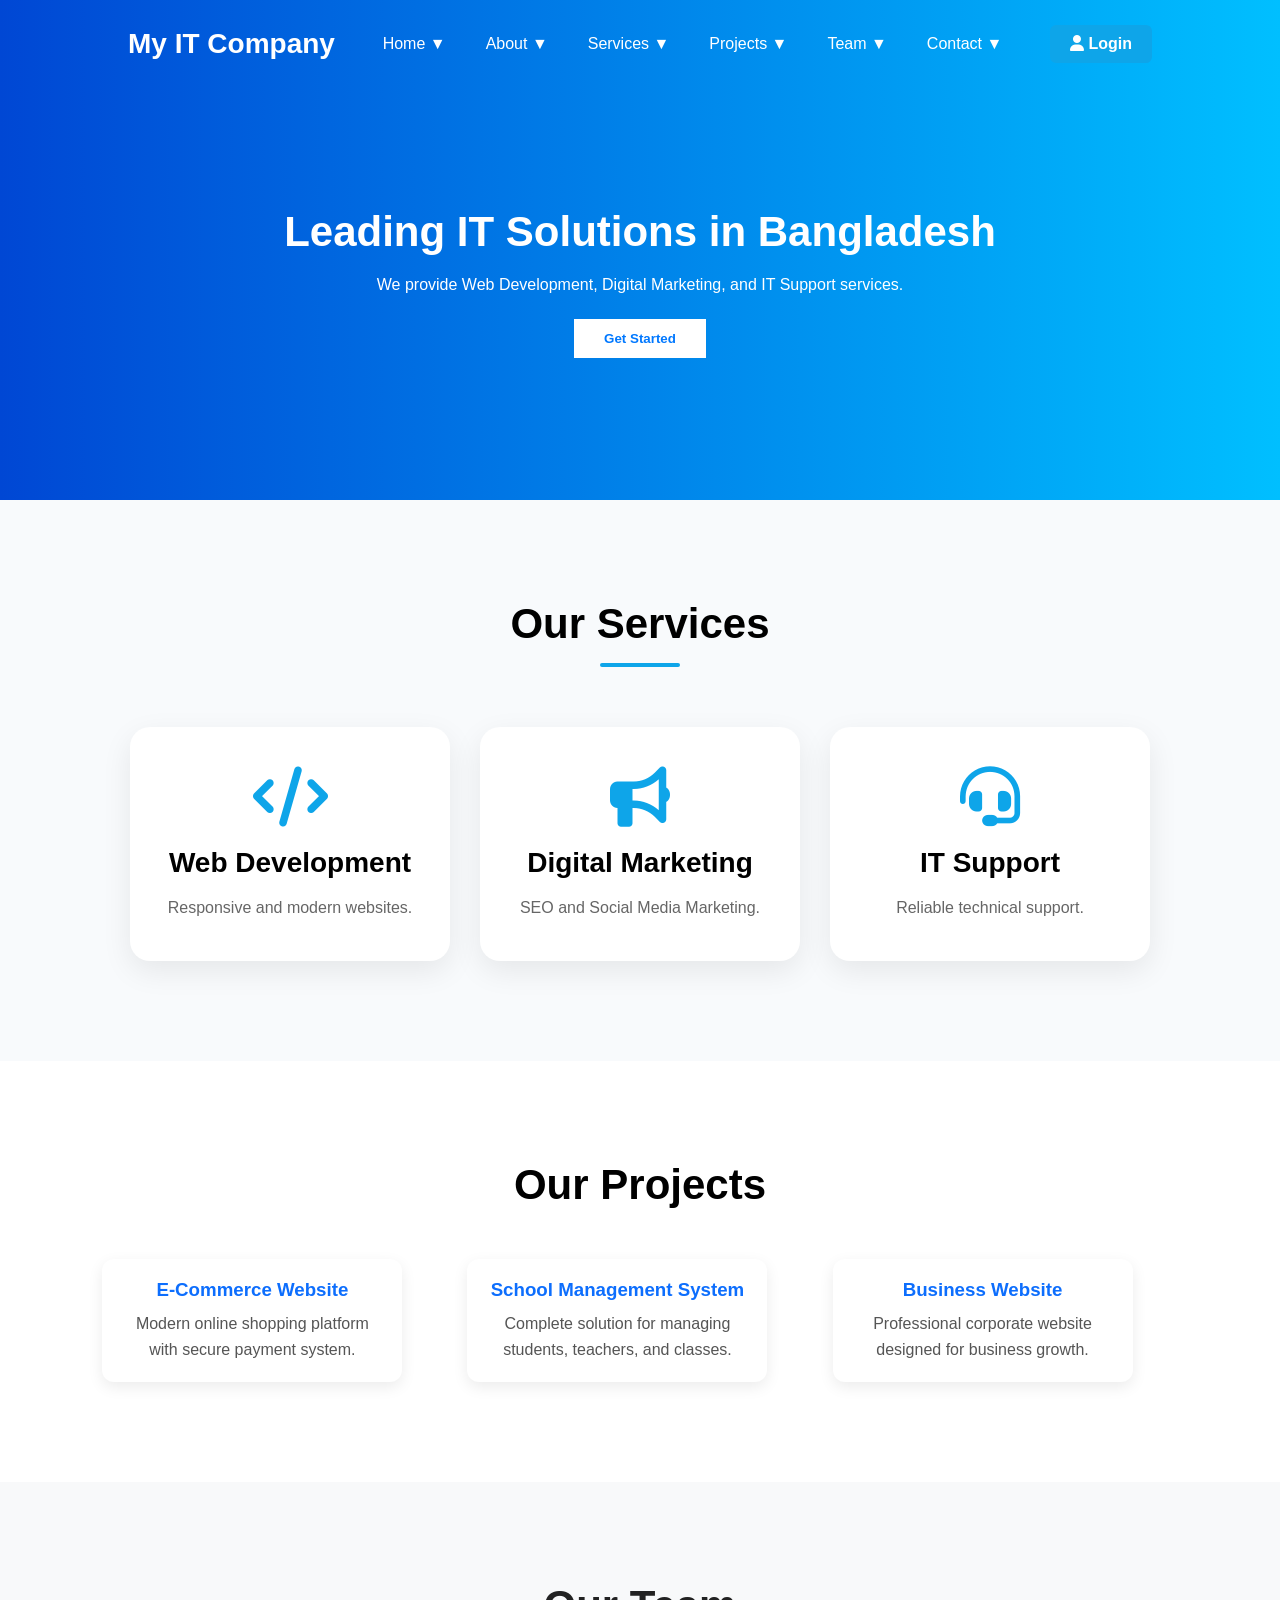
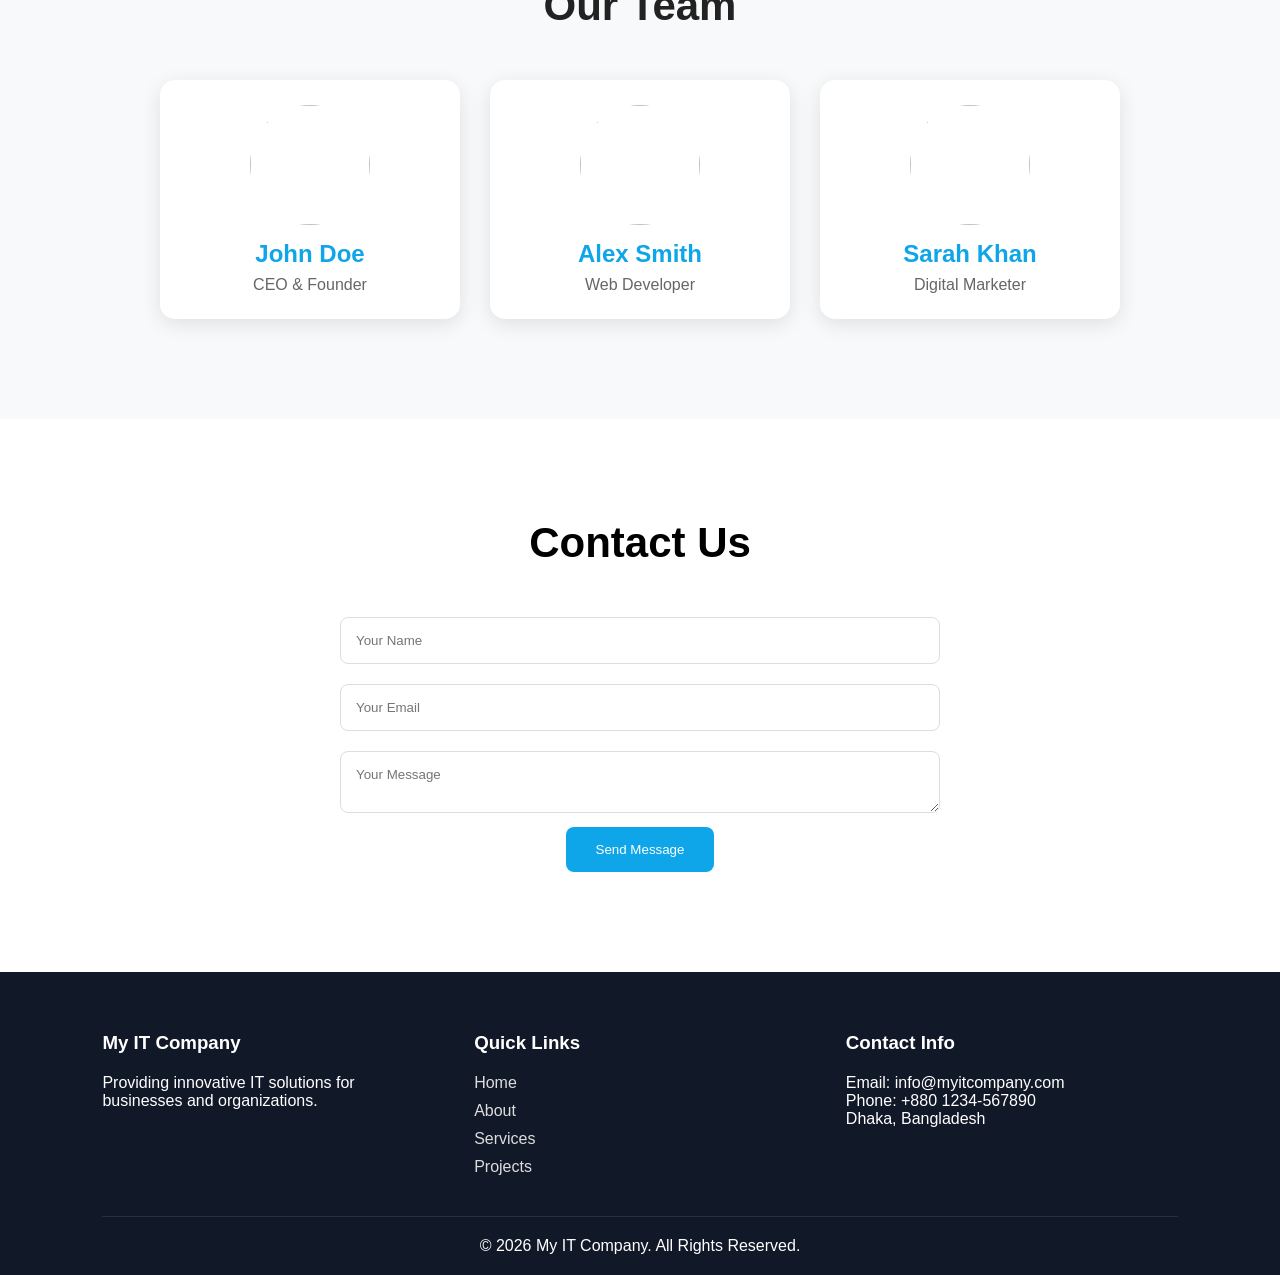
==== index.html @ d8b329ca "Initial commit" ====
<!DOCTYPE html>
<html lang="en">
<head>
<meta charset="UTF-8">
<meta name="viewport" content="width=device-width, initial-scale=1.0">
<title>My IT Company | IT Solutions in Bangladesh</title>
<link rel="stylesheet" href="style.css">
<link rel="stylesheet" href="https://cdnjs.cloudflare.com/ajax/libs/font-awesome/6.5.1/css/all.min.css">
<style>
html{
    scroll-behavior:smooth;
}

button{
    transition:0.3s;
}

button:hover{
    background:#0ea5e9;
    color:white;
    transform:translateY(-3px);
}
</style>
</head>
<body>

<header>
    <nav>
        <div class="logo">My IT Company</div>

        <ul class="menu">
       
    
            <li class="dropdown">
    <a href="#">Home ▼</a>

    <ul class="submenu">
    <li><a href="#" onclick="showPage('overview')">Overview</a></li>
    <li><a href="#" onclick="showPage('features')">Features</a></li>
    <li><a href="#" onclick="showPage('testimonials')">Testimonials</a></li>
    <li><a href="#" onclick="showPage('faq')">FAQ</a></li>
</ul>
              </li>

            <li class="dropdown">
    <a href="#">About ▼</a>

   <ul class="submenu">
    <li><a href="#" onclick="showPage('about')">About Us</a></li>
    <li><a href="#" onclick="showPage('mission')">Mission & Vision</a></li>
    <li><a href="#" onclick="showPage('story')">Our Story</a></li>
    <li><a href="#" onclick="showPage('achievement')">Achievements</a></li>
</ul>
</li>
    
            <li class="dropdown">
    <a href="#">Services ▼</a>

    <ul class="submenu">
         <li><a href="#" onclick="showPage('web')"> Web Development</a></li>
        <li><a href="#" onclick="showPage('marketing')">Digital Marketing</a></li>
        <li><a href="#" onclick="showPage('support')">IT Support</a></li>
    </ul>
</li>

            <li class="dropdown">
                <a href="#">Projects ▼</a>

               <ul class="submenu">
    <li><a href="#" onclick="showPage('webproject')">Web Projects</a></li>
    <li><a href="#" onclick="showPage('appproject')">App Projects</a></li>
    <li><a href="#" onclick="showPage('designproject')">Design Projects</a></li>
    <li><a href="#" onclick="showPage('otherproject')">Other Projects</a></li>
</ul>
  </li>

     <li class="dropdown">
    <a href="#">Team ▼</a>

   <ul class="submenu">
    <li><a href="#" onclick="showPage('leadership')">Leadership</a></li>
   <li><a href="#" onclick="showPage('development'); return false;">Development Team</a></li>
    <li><a href="#" onclick="showPage('marketingteam')">Marketing Team</a></li>
    <li><a href="#" onclick="showPage('jointeam')">Join Our Team</a></li>
</ul>
</li>
            
            <li class="dropdown">
    <a href="#">Contact ▼</a>

    <ul class="submenu">
    <li><a href="#" onclick="showPage('contactus')">Contact Us</a></li>
    <li><a href="#" onclick="showPage('supportcenter')">Support Center</a></li>
    <li><a href="#" onclick="showPage('quote')">Get a Quote</a></li>
    <li><a href="#" onclick="showPage('location')">Office Location</a></li>
</ul>
</li>
     </ul>

<div class="nav-buttons">
    <a href="login.html" class="login-btn">
        <i class="fas fa-user"></i> Login
    </a>
</div>

</nav>

    <div class="hero">
        <h1>Leading IT Solutions in Bangladesh</h1>

        <p>
            We provide Web Development, Digital Marketing,
            and IT Support services.
        </p>

        <button>Get Started</button>
    </div>
   

</header>
 <div id="content-area"></div>


<section class="services">

    <h2>Our Services</h2>

    <div class="service-box">

        <div class="service-card">
            <i class="fas fa-code"></i>
            <h3>Web Development</h3>
            <p>Responsive and modern websites.</p>
        </div>

        <div class="service-card">
            <i class="fas fa-bullhorn"></i>
            <h3>Digital Marketing</h3>
            <p>SEO and Social Media Marketing.</p>
        </div>

        <div class="service-card">
            <i class="fas fa-headset"></i>
            <h3>IT Support</h3>
            <p>Reliable technical support.</p>
        </div>

    </div>

</section>

<!-- Projects Section Start -->
<section class="projects">

    <h2>Our Projects</h2>

    <div class="project-container">

        <div class="project-card">
            <h3>E-Commerce Website</h3>
            <p>Modern online shopping platform with secure payment system.</p>
        </div>

        <div class="project-card">
            <h3>School Management System</h3>
            <p>Complete solution for managing students, teachers, and classes.</p>
        </div>

        <div class="project-card">
            <h3>Business Website</h3>
            <p>Professional corporate website designed for business growth.</p>
        </div>

    </div>

</section>
<!-- Projects Section End -->
 <section class="team">
    <h2>Our Team</h2>

    <div class="team-container">

        <div class="team-card">
            <img src="images/team1.jpg" alt="">
            <h3>John Doe</h3>
            <p>CEO & Founder</p>
        </div>

        <div class="team-card">
            <img src="images/team2.jpg" alt="">
            <h3>Alex Smith</h3>
            <p>Web Developer</p>
        </div>

        <div class="team-card">
            <img src="images/team3.jpg" alt="">
            <h3>Sarah Khan</h3>
            <p>Digital Marketer</p>
        </div>

    </div>
</section>


<section class="contact">

    <h2>Contact Us</h2>

    <form class="contact-form">
        <input type="text" placeholder="Your Name">
        <input type="email" placeholder="Your Email">
        <textarea placeholder="Your Message"></textarea>
        <button type="submit">Send Message</button>
    </form>

</section>
<footer class="footer">

    <div class="footer-container">

        <div class="footer-box">
            <h3>My IT Company</h3>
            <p>
                Providing innovative IT solutions for businesses and organizations.
            </p>
        </div>

        <div class="footer-box">
            <h3>Quick Links</h3>
            <a href="#">Home</a>
            <a href="#">About</a>
            <a href="#">Services</a>
            <a href="#">Projects</a>
        </div>

        <div class="footer-box">
            <h3>Contact Info</h3>
            <p>Email: info@myitcompany.com</p>
            <p>Phone: +880 1234-567890</p>
            <p>Dhaka, Bangladesh</p>
        </div>

    </div>

    <div class="footer-bottom">
        <p>© 2026 My IT Company. All Rights Reserved.</p>
    </div>

</footer>
<script src="script.js"></script>

</body>
</html>
---- style.css ----
*{
    margin:0;
    padding:0;
    box-sizing:border-box;
    font-family:Arial, sans-serif;
}

header{
    background:linear-gradient(to right,#0047d4,#00bfff);
    color:white;
    min-height:500px;
}

nav{
    width:80%;
    margin:auto;
    display:flex;
    justify-content:space-between;
    align-items:center;
    padding:20px 0;
}
nav{
    position:sticky;
    top:0;
    z-index:1000;
}

.logo{
    font-size:28px;
    font-weight:bold;
}

.menu{
    list-style:none;
    display:flex;
}

.menu li{
    position:relative;
}

.menu li a{
    color:white;
    text-decoration:none;
    padding:15px 20px;
    display:block;
}

.menu li:hover{
    background:#00c6ff;
}
.menu a{
    transition:0.3s;
}

.menu a:hover{
    color:#0ea5e9;
}

/* Dropdown */

.submenu{
    display:none;
    position:absolute;
    top:100%;
    left:0;
    min-width:180px;
    background:#0078ff;
    list-style:none;
}

.dropdown:hover .submenu{
    display:block;
}

.submenu li{
    border-bottom:1px solid rgba(255,255,255,0.2);
}

.hero{
    text-align:center;
    margin-top:120px;
}

.hero h1{
    font-size:42px;
    margin-bottom:20px;
}

.hero p{
    margin-bottom:25px;
}

.hero button{
    padding:12px 30px;
    border:none;
    background:white;
    color:#0078ff;
    cursor:pointer;
    font-weight:bold;
}

/* Services */

.services{
    background:#f5f5f5;
    padding:80px 10%;
    text-align:center;
}

.services h2{
    margin-bottom:40px;
}

.service-box{
    display:flex;
    gap:30px;
    justify-content:center;
    flex-wrap:wrap;
}

.card{
    background:white;
    width:300px;
    padding:30px;
    border-radius:10px;
    box-shadow:0 3px 10px rgba(0,0,0,0.1);
}

.card h3{
    margin-bottom:15px;
}
/*  All services card  */
.services{
    padding:100px 8%;
    background:#f8fafc;
    text-align:center;
}

.services h2{
    font-size:42px;
    margin-bottom:60px;
    position:relative;
}

.services h2::after{
    content:'';
    width:80px;
    height:4px;
    background:#0ea5e9;
    display:block;
    margin:15px auto;
    border-radius:10px;
}

.service-container{
    display:flex;
    justify-content:center;
    gap:30px;
    flex-wrap:wrap;
}

.service-card{
    background:#fff;
    width:320px;
    padding:40px 30px;
    border-radius:20px;
    box-shadow:0 10px 30px rgba(0,0,0,.08);
    transition:.4s;
    cursor:pointer;
}

.service-card:hover{
    transform:translateY(-12px);
    box-shadow:0 15px 40px rgba(14,165,233,.25);
}

.service-card i{
    font-size:60px;
    color:#0ea5e9;
    margin-bottom:20px;
}

.service-card h3{
    font-size:28px;
    margin-bottom:15px;
}

.service-card p{
    color:#666;
    line-height:1.7;
}
/* section design improve */
.projects{
    padding:100px 8%;
    background:#fff;
    text-align:center;
}

.projects h2{
    font-size:42px;
    margin-bottom:50px;
}

.project-container{
    display:flex;
    justify-content:center;
    gap:30px;
    flex-wrap:wrap;
}

.project-card{
    width:300px;
    background:#f8f9fa;
    padding:30px;
    border-radius:15px;
    box-shadow:0 5px 20px rgba(0,0,0,.1);
    transition:.3s;
}

.project-card:hover{
    transform:translateY(-10px);
}

.project-card h3{
    color:#0ea5e9;
    margin-bottom:15px;
}

/* Team Section */

.team{
    padding:100px 8%;
    background:#f8f9fa;
    text-align:center;
}

.team h2{
    font-size:42px;
    margin-bottom:50px;
    color:#222;
}

.team-container{
    display:flex;
    justify-content:center;
    gap:30px;
    flex-wrap:wrap;
}

.team-card{
    width:300px;
    background:#fff;
    padding:25px;
    border-radius:15px;
    box-shadow:0 5px 20px rgba(0,0,0,0.1);
    transition:0.3s;
}

.team-card:hover{
    transform:translateY(-10px);
}

.team-card img{
    width:120px;
    height:120px;
    border-radius:50%;
    object-fit:cover;
    margin-bottom:15px;
}

.team-card h3{
    font-size:24px;
    margin-bottom:8px;
    color:#0ea5e9;
}

.team-card p{
    color:#666;
    font-size:16px;
}
 /* contact us */
 .contact{
    padding:100px 8%;
    text-align:center;
    background:#fff;
}

.contact h2{
    font-size:42px;
    margin-bottom:40px;
}

.contact-form{
    max-width:600px;
    margin:auto;
}

.contact-form input,
.contact-form textarea{
    width:100%;
    padding:15px;
    margin:10px 0;
    border:1px solid #ddd;
    border-radius:8px;
}

.contact-form button{
    background:#0ea5e9;
    color:white;
    border:none;
    padding:15px 30px;
    border-radius:8px;
    cursor:pointer;
}
 /* footer */
 .footer{
    background:#111827;
    color:white;
    padding:60px 8% 20px;
}

.footer-container{
    display:flex;
    justify-content:space-between;
    gap:40px;
    flex-wrap:wrap;
}

.footer-box{
    flex:1;
    min-width:250px;
}

.footer-box h3{
    margin-bottom:20px;
}

.footer-box a{
    display:block;
    color:#ddd;
    text-decoration:none;
    margin-bottom:10px;
}

.footer-box a:hover{
    color:#0ea5e9;
}

.footer-bottom{
    text-align:center;
    margin-top:30px;
    padding-top:20px;
    border-top:1px solid rgba(255,255,255,0.1);
}
.testimonials{
    padding:100px 8%;
    text-align:center;
    background:#f8f9fa;
}

.testimonials h2{
    font-size:42px;
    margin-bottom:50px;
}

.testimonial-container{
    display:flex;
    justify-content:center;
    gap:30px;
    flex-wrap:wrap;
}

.testimonial-card{
    width:300px;
    background:#fff;
    padding:25px;
    border-radius:15px;
    box-shadow:0 5px 20px rgba(0,0,0,.1);
    transition:.3s;
}

.testimonial-card:hover{
    transform:translateY(-10px);
}

.testimonial-card p{
    color:#555;
    line-height:1.7;
}

.testimonial-card h4{
    margin-top:15px;
    color:#0ea5e9;
}

.testimonial-card img{
    width:70px;
    height:70px;
    border-radius:50%;
    object-fit:cover;
    margin-bottom:15px;
}

/* Responsive Design */
@media(max-width:768px){

    nav{
        flex-direction:column;
        gap:20px;
    }

    .menu{
        flex-direction:column;
        width:100%;
        text-align:center;
    }

    .service-box,
    .project-container,
    .team-container,
    .testimonial-container,
    .footer-container{
        flex-direction:column;
        align-items:center;
    }

    .hero h1{
        font-size:32px;
    }

    .service-card,
    .project-card,
    .team-card,
    .testimonial-card{
        width:90%;
    }
}
/* Testimonials Section */
.testimonial-container{
    display: flex;
    gap: 20px;
    flex-wrap: wrap;
    margin-top: 25px;
}

.testimonial-card{
    flex: 1;
    min-width: 250px;
    background: #fff;
    padding: 20px;
    border-radius: 12px;
    box-shadow: 0 4px 15px rgba(0,0,0,0.1);
    transition: all 0.3s ease;
}

.testimonial-card:hover{
    transform: translateY(-8px);
    box-shadow: 0 8px 25px rgba(0,0,0,0.15);
}

.testimonial-card p{
    color: #555;
    font-style: italic;
    line-height: 1.6;
}

.testimonial-card h4{
    margin-top: 15px;
    color: #0d6efd;
    font-weight: 600;
}

/* Mobile Responsive */
@media(max-width:768px){
    .testimonial-container{
        flex-direction: column;
    }

    .testimonial-card{
        width: 100%;
    }
}
.nav-buttons{
    display:flex;
    align-items:center;
}

.login-btn{
    background:#0ea5e9;
    color:white;
    padding:10px 20px;
    border-radius:6px;
    text-decoration:none;
    font-weight:bold;
    transition:.3s;
}

.login-btn:hover{
    background:#0284c7;
}
.faq-container{
    max-width: 900px;
    margin: 30px auto;
}

.faq-item{
    background: #fff;
    padding: 20px;
    margin-bottom: 15px;
    border-radius: 10px;
    box-shadow: 0 5px 15px rgba(0,0,0,0.08);
    transition: 0.3s;
}

.faq-item:hover{
    transform: translateY(-5px);
}

.faq-item h3{
    color: #0d6efd;
    margin-bottom: 10px;
    font-size: 18px;
}

.faq-item p{
    color: #555;
    line-height: 1.7;
}
.support-features{
    display:grid;
    grid-template-columns:repeat(auto-fit,minmax(220px,1fr));
    gap:20 px;
     margin-top:30px;  
}
.support-card{
    background: #fff;
    padding: 20px;
    border-radius: 12px;
    box-shadow: 0 5px 12px rgba(0,0,0,.08);
    transition: 0.3s;
}
.support-card:hover{
transform: translateY(-5px);
}
.support-card h3{
    color:#0d6efd;
    margin-bottom: 10px;
}
.support-card p{
    color:#555;
    line-height: 1.6;
}
/*  project-container*/
.project-container{
    display: grid;
    grid-template-columns: repeat(auto-fit,minmax(230px,1fr));
    gap:20px;
    margin-top: 30px;
}
.project-card{
    background:#fff;
    padding:20px;
    border-radius: 12px;
    box-shadow: 0 5px 15px rgba(0,0,0,.08);
    transition:0.3s;
}
.project-card:hover{
    transform: translateY(-5px);
}

.project-card h3{
    color: #0d6efd;
    margin-bottom: 10px;
}

.project-card p{
    color: #555;
    line-height: 1.6;
}
.service-features{
display: grid;
grid-template-columns: repeat(auto-fit,minmax(250px,1fr));
gap:20px;
margin-top: 30px;
}
.feature-card{
    background: #fff;
    padding: 20px;
    border-radius: 12px;
     box-shadow:0 5px 15px rgba(0,0,0,0.08);
    transition: 0.3s;
}
.feature-card:hover{
    transform: translateY(-5px);

}
.feature-card h3{
    margin-bottom: 10px;
    color: #0047d4;

}
.feature-card p{
    color: #666;
    line-height: 1.6;
}
/*  */
.stats-row{
    display:grid;
    grid-template-columns:repeat(auto-fit,minmax(200px,1fr));
    gap:20px;
    margin-top:30px;
}

.stat-box{
    background:linear-gradient(135deg,#0d6efd,#4f8cff);
    color:#fff;
    text-align:center;
    padding:25px;
    border-radius:12px;
    transition:.3s;
}

.stat-box:hover{
    transform:translateY(-5px);
}

.stat-box h3{
    font-size:30px;
    margin-bottom:8px;
}
/*  Location css*/
.location-info{
    margin-top: 20px;
}
.location-info p{
    margin: 10px 0;
    font-size: 16px;
    color: #555;
}
.location-info strong{
    color: #0d6efd;
}
.contact-details{
    margin-top:20px;
}

.contact-details p{
    margin:12px 0;
    font-size:16px;
    color:#555;
}

.contact-details strong{
    color:#0047d4;
}

.contact-btn{
    margin-top:20px;
    padding:12px 25px;
    background:#0047d4;
    color:white;
    border:none;
    border-radius:5px;
    cursor:pointer;
    font-size:16px;
}

.contact-btn:hover{
    background:#00bfff;
}
.feature-icon{
    font-size:40px;
    color:#0047d4;
    margin-bottom:15px;
}

.about-stats{
    display:flex;
    justify-content:center;
    gap:20px;
    margin-top:30px;
    flex-wrap:wrap;
}

.stat-card{
    background:linear-gradient(to right,#0047d4,#00bfff);
    color:white;
    padding:25px;
    border-radius:10px;
    min-width:180px;
    text-align:center;
    box-shadow:0 5px 15px rgba(0,0,0,0.1);
}

.stat-card h3{
    font-size:32px;
    margin-bottom:10px;
}
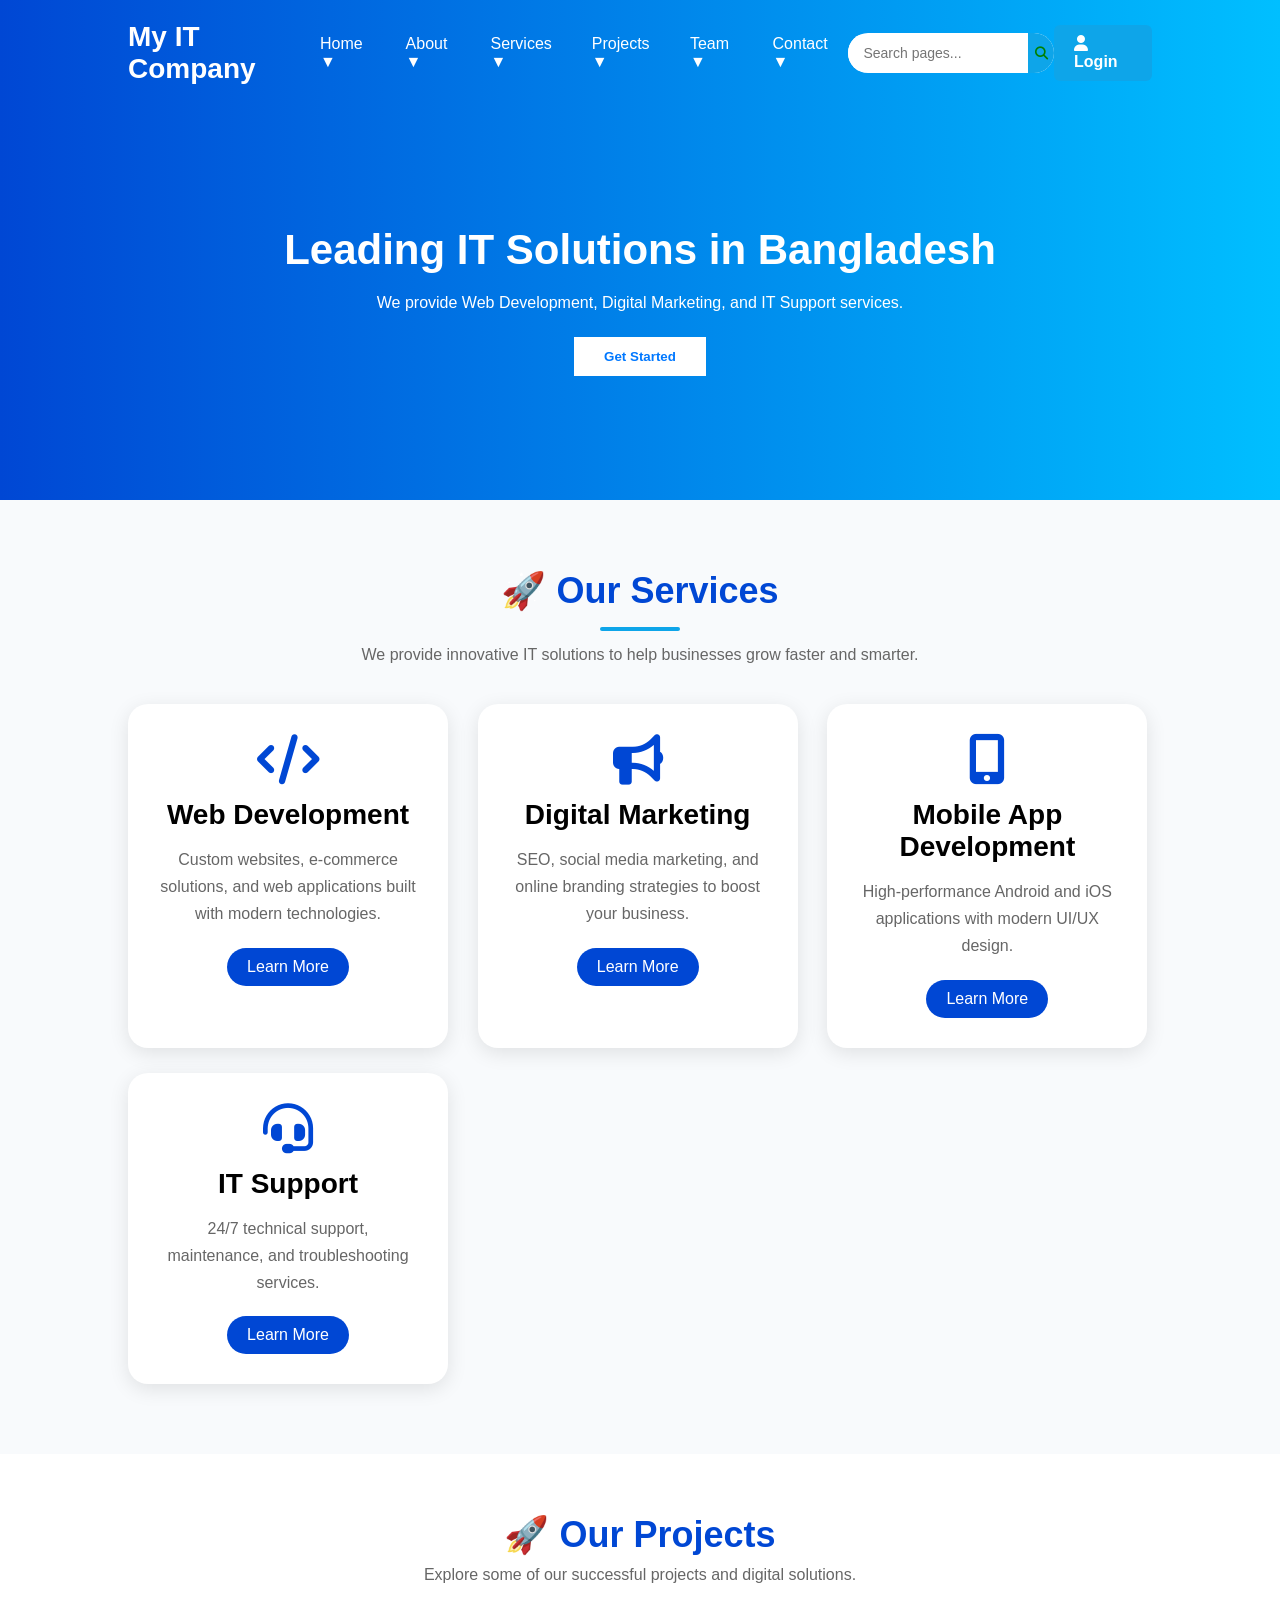
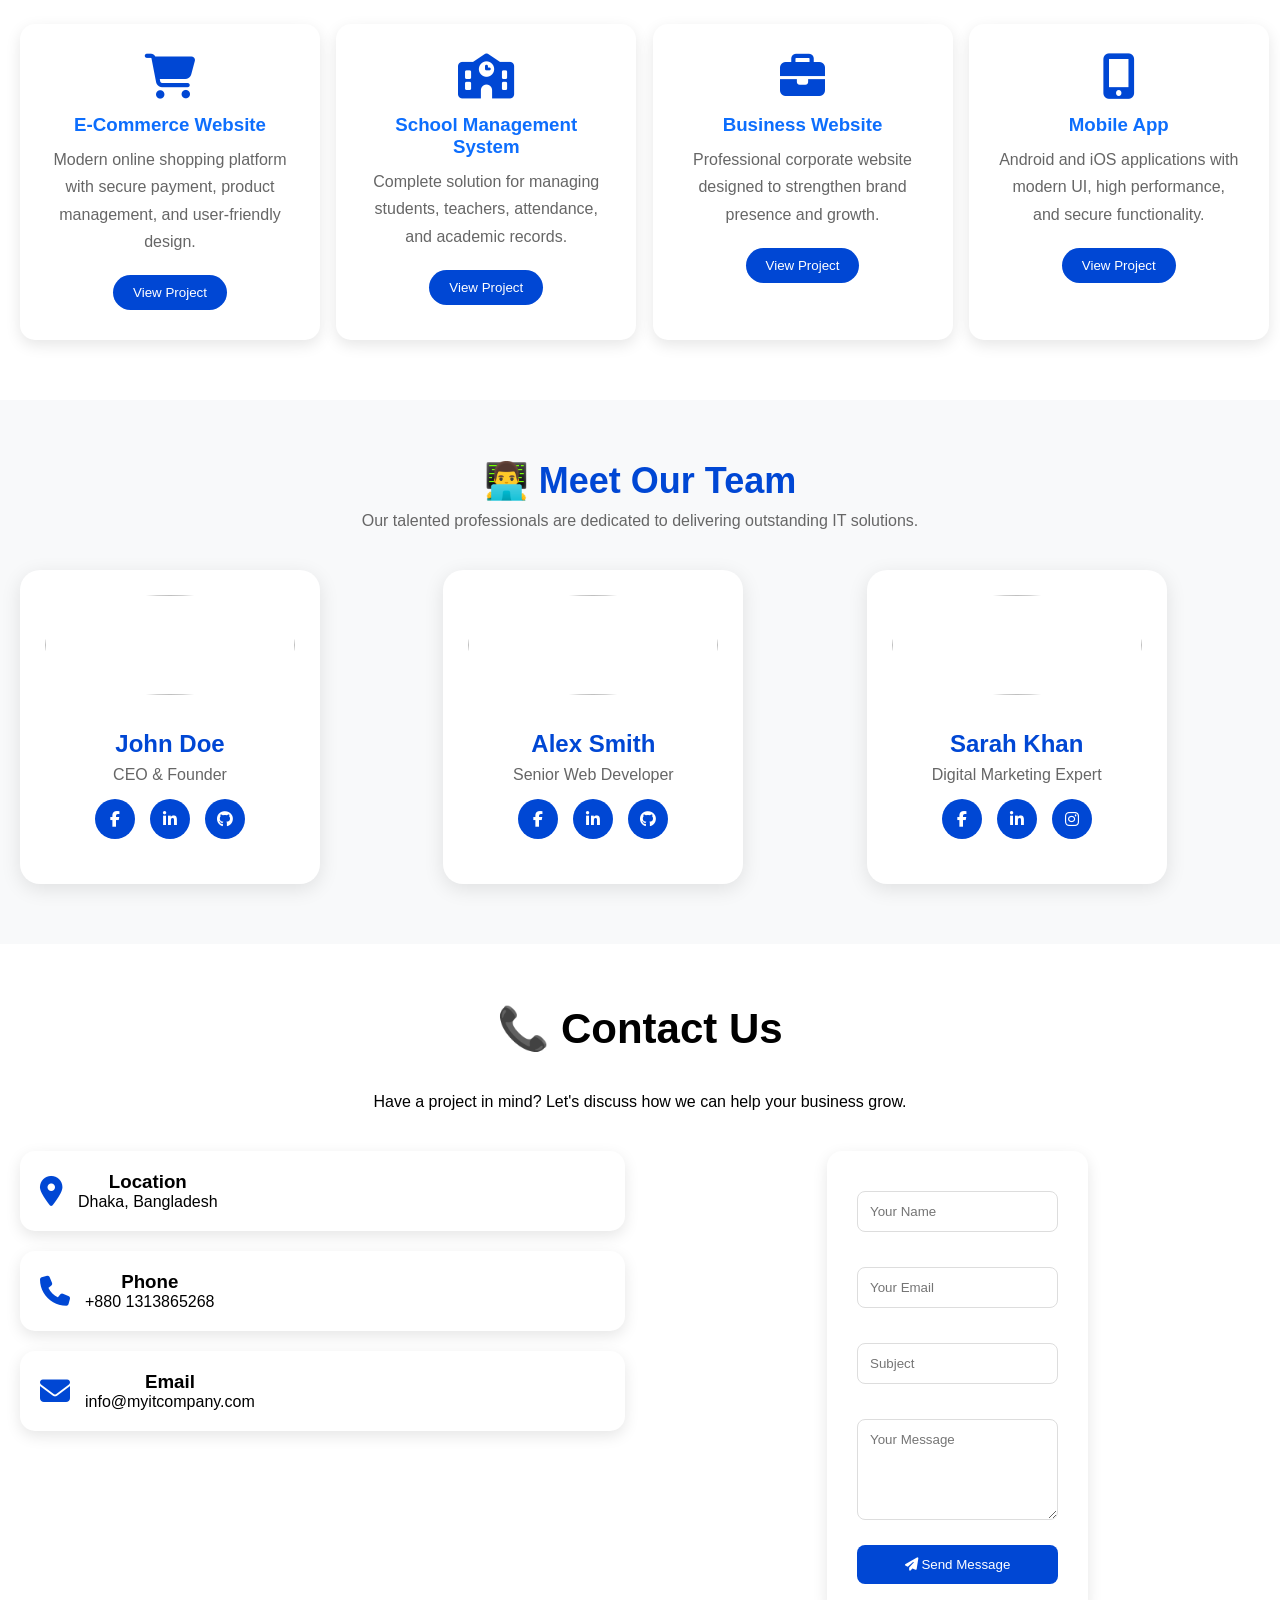
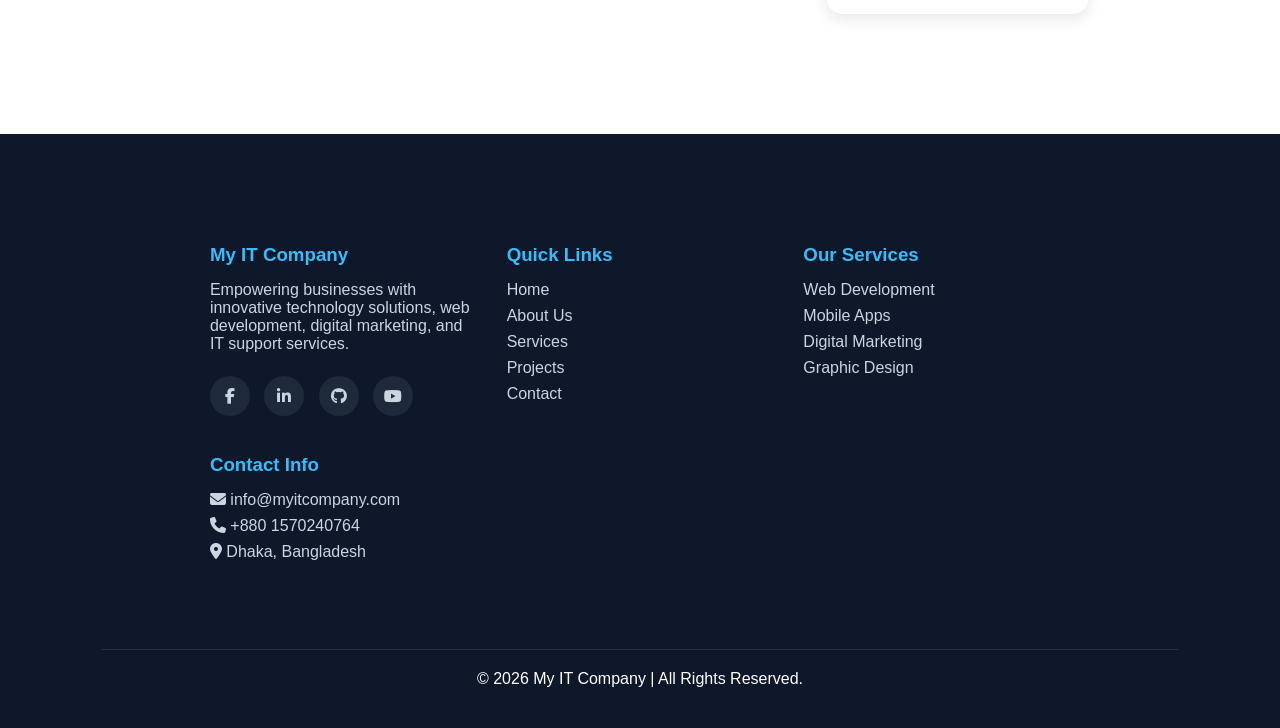
==== commit 144855bc: "first commit" ====
--- a/index.html
+++ b/index.html
@@ -98,6 +98,15 @@
      </ul>
 
 <div class="nav-buttons">
+<div class="search-box">
+    <input type="text" id="searchInput" placeholder="Search pages...">
+    <button onclick="searchContent()">
+        <i class="fas fa-search"></i>
+    </button>
+</div>
+
+
+
     <a href="login.html" class="login-btn">
         <i class="fas fa-user"></i> Login
     </a>
@@ -123,26 +132,53 @@
 
 <section class="services">
 
-    <h2>Our Services</h2>
+    <div class="section-title">
+        <h2>🚀 Our Services</h2>
+        <p>
+            We provide innovative IT solutions to help businesses grow faster and smarter.
+        </p>
+    </div>
 
     <div class="service-box">
 
         <div class="service-card">
             <i class="fas fa-code"></i>
             <h3>Web Development</h3>
-            <p>Responsive and modern websites.</p>
+            <p>
+                Custom websites, e-commerce solutions, and web applications
+                built with modern technologies.
+            </p>
+            <a href="#" class="service-btn">Learn More</a>
         </div>
 
         <div class="service-card">
             <i class="fas fa-bullhorn"></i>
             <h3>Digital Marketing</h3>
-            <p>SEO and Social Media Marketing.</p>
+            <p>
+                SEO, social media marketing, and online branding strategies
+                to boost your business.
+            </p>
+            <a href="#" class="service-btn">Learn More</a>
+        </div>
+
+        <div class="service-card">
+            <i class="fas fa-mobile-alt"></i>
+            <h3>Mobile App Development</h3>
+            <p>
+                High-performance Android and iOS applications
+                with modern UI/UX design.
+            </p>
+            <a href="#" class="service-btn">Learn More</a>
         </div>
 
         <div class="service-card">
             <i class="fas fa-headset"></i>
             <h3>IT Support</h3>
-            <p>Reliable technical support.</p>
+            <p>
+                24/7 technical support, maintenance,
+                and troubleshooting services.
+            </p>
+            <a href="#" class="service-btn">Learn More</a>
         </div>
 
     </div>
@@ -152,23 +188,51 @@
 <!-- Projects Section Start -->
 <section class="projects">
 
-    <h2>Our Projects</h2>
+    <div class="section-title">
+        <h2>🚀 Our Projects</h2>
+        <p>Explore some of our successful projects and digital solutions.</p>
+    </div>
 
     <div class="project-container">
 
         <div class="project-card">
+            <i class="fas fa-shopping-cart"></i>
             <h3>E-Commerce Website</h3>
-            <p>Modern online shopping platform with secure payment system.</p>
+            <p>
+                Modern online shopping platform with secure payment,
+                product management, and user-friendly design.
+            </p>
+            <button>View Project</button>
         </div>
 
         <div class="project-card">
+            <i class="fas fa-school"></i>
             <h3>School Management System</h3>
-            <p>Complete solution for managing students, teachers, and classes.</p>
+            <p>
+                Complete solution for managing students,
+                teachers, attendance, and academic records.
+            </p>
+            <button>View Project</button>
         </div>
 
         <div class="project-card">
+            <i class="fas fa-briefcase"></i>
             <h3>Business Website</h3>
-            <p>Professional corporate website designed for business growth.</p>
+            <p>
+                Professional corporate website designed
+                to strengthen brand presence and growth.
+            </p>
+            <button>View Project</button>
+        </div>
+
+        <div class="project-card">
+            <i class="fas fa-mobile-alt"></i>
+            <h3>Mobile App</h3>
+            <p>
+                Android and iOS applications with modern UI,
+                high performance, and secure functionality.
+            </p>
+            <button>View Project</button>
         </div>
 
     </div>
@@ -176,42 +240,111 @@
 </section>
 <!-- Projects Section End -->
  <section class="team">
-    <h2>Our Team</h2>
+
+    <div class="section-title">
+        <h2>👨‍💻 Meet Our Team</h2>
+        <p>Our talented professionals are dedicated to delivering outstanding IT solutions.</p>
+    </div>
 
     <div class="team-container">
 
         <div class="team-card">
             <img src="images/team1.jpg" alt="">
-            <h3>John Doe</h3>
-            <p>CEO & Founder</p>
+            <div class="team-info">
+                <h3>John Doe</h3>
+                <p>CEO & Founder</p>
+
+                <div class="social-links">
+                    <a href="#"><i class="fab fa-facebook-f"></i></a>
+                    <a href="#"><i class="fab fa-linkedin-in"></i></a>
+                    <a href="#"><i class="fab fa-github"></i></a>
+                </div>
+            </div>
         </div>
 
         <div class="team-card">
             <img src="images/team2.jpg" alt="">
-            <h3>Alex Smith</h3>
-            <p>Web Developer</p>
+            <div class="team-info">
+                <h3>Alex Smith</h3>
+                <p>Senior Web Developer</p>
+
+                <div class="social-links">
+                    <a href="#"><i class="fab fa-facebook-f"></i></a>
+                    <a href="#"><i class="fab fa-linkedin-in"></i></a>
+                    <a href="#"><i class="fab fa-github"></i></a>
+                </div>
+            </div>
         </div>
 
         <div class="team-card">
             <img src="images/team3.jpg" alt="">
-            <h3>Sarah Khan</h3>
-            <p>Digital Marketer</p>
-        </div>
-
-    </div>
+            <div class="team-info">
+                <h3>Sarah Khan</h3>
+                <p>Digital Marketing Expert</p>
+
+                <div class="social-links">
+                    <a href="#"><i class="fab fa-facebook-f"></i></a>
+                    <a href="#"><i class="fab fa-linkedin-in"></i></a>
+                    <a href="#"><i class="fab fa-instagram"></i></a>
+                </div>
+            </div>
+        </div>
+
+    </div>
+
 </section>
 
 
 <section class="contact">
 
-    <h2>Contact Us</h2>
-
-    <form class="contact-form">
-        <input type="text" placeholder="Your Name">
-        <input type="email" placeholder="Your Email">
-        <textarea placeholder="Your Message"></textarea>
-        <button type="submit">Send Message</button>
-    </form>
+    <div class="contact-header">
+        <h2>📞 Contact Us</h2>
+        <p>
+            Have a project in mind? Let's discuss how we can help your business grow.
+        </p>
+    </div>
+
+    <div class="contact-container">
+
+        <div class="contact-info">
+
+            <div class="info-box">
+                <i class="fas fa-map-marker-alt"></i>
+                <div>
+                    <h3>Location</h3>
+                    <p>Dhaka, Bangladesh</p>
+                </div>
+            </div>
+
+            <div class="info-box">
+                <i class="fas fa-phone"></i>
+                <div>
+                    <h3>Phone</h3>
+                    <p>+880 1313865268</p>
+                </div>
+            </div>
+
+            <div class="info-box">
+                <i class="fas fa-envelope"></i>
+                <div>
+                    <h3>Email</h3>
+                    <p>info@myitcompany.com</p>
+                </div>
+            </div>
+
+        </div>
+
+        <form class="contact-form">
+            <input type="text" placeholder="Your Name" required>
+            <input type="email" placeholder="Your Email" required>
+            <input type="text" placeholder="Subject">
+            <textarea placeholder="Your Message" rows="5"></textarea>
+            <button type="submit">
+                <i class="fas fa-paper-plane"></i> Send Message
+            </button>
+        </form>
+
+    </div>
 
 </section>
 <footer class="footer">
@@ -221,32 +354,50 @@
         <div class="footer-box">
             <h3>My IT Company</h3>
             <p>
-                Providing innovative IT solutions for businesses and organizations.
-            </p>
+                Empowering businesses with innovative technology solutions,
+                web development, digital marketing, and IT support services.
+            </p>
+
+            <div class="social-icons">
+                <a href="#"><i class="fab fa-facebook-f"></i></a>
+                <a href="#"><i class="fab fa-linkedin-in"></i></a>
+                <a href="#"><i class="fab fa-github"></i></a>
+                <a href="#"><i class="fab fa-youtube"></i></a>
+            </div>
         </div>
 
         <div class="footer-box">
             <h3>Quick Links</h3>
             <a href="#">Home</a>
-            <a href="#">About</a>
+            <a href="#">About Us</a>
             <a href="#">Services</a>
             <a href="#">Projects</a>
+            <a href="#">Contact</a>
+        </div>
+
+        <div class="footer-box">
+            <h3>Our Services</h3>
+            <a href="#">Web Development</a>
+            <a href="#">Mobile Apps</a>
+            <a href="#">Digital Marketing</a>
+            <a href="#">Graphic Design</a>
         </div>
 
         <div class="footer-box">
             <h3>Contact Info</h3>
-            <p>Email: info@myitcompany.com</p>
-            <p>Phone: +880 1234-567890</p>
-            <p>Dhaka, Bangladesh</p>
+            <p><i class="fas fa-envelope"></i> info@myitcompany.com</p>
+            <p><i class="fas fa-phone"></i> +880 1570240764</p>
+            <p><i class="fas fa-map-marker-alt"></i> Dhaka, Bangladesh</p>
         </div>
 
     </div>
 
     <div class="footer-bottom">
-        <p>© 2026 My IT Company. All Rights Reserved.</p>
+        <p>© 2026 My IT Company | All Rights Reserved.</p>
     </div>
 
 </footer>
+
 <script src="script.js"></script>
 
 </body>
--- a/style.css
+++ b/style.css
@@ -45,17 +45,30 @@
     padding:15px 20px;
     display:block;
 }
-
+ 
 .menu li:hover{
-    background:#00c6ff;
+     background:rgba(255,255,255,0.15);
+    border-radius:6px;
 }
 .menu a{
-    transition:0.3s;
+    transition:0.2s;
 }
 
 .menu a:hover{
     color:#0ea5e9;
 }
+.submenu li{
+    transition:0.2s;
+}
+
+.submenu li:hover{
+    background:#ffffff;
+}
+
+.submenu li:hover a{
+    color:#0d6efd;
+}
+
 
 /* Dropdown */
 
@@ -98,6 +111,18 @@
     color:#0078ff;
     cursor:pointer;
     font-weight:bold;
+}
+.submenu{
+    opacity:0;
+    visibility:hidden;
+    transform:translateY(10px);
+    transition:0.3s ease;
+}
+
+.dropdown:hover .submenu{
+    opacity:1;
+    visibility:visible;
+    transform:translateY(0);
 }
 
 /* Services */
@@ -696,4 +721,532 @@
 .stat-card h3{
     font-size:32px;
     margin-bottom:10px;
+}
+.stats-container{
+    display:grid;
+    grid-template-columns:repeat(auto-fit,minmax(180px,1fr));
+    gap:20px;
+    margin:30px 0;
+}
+
+.stat-card{
+    background:#fff;
+    padding:25px;
+    text-align:center;
+    border-radius:12px;
+    box-shadow:0 4px 15px rgba(0,0,0,.1);
+    transition:.3s;
+}
+
+.stat-card:hover{
+    transform:translateY(-8px);
+}
+
+.stat-card h3{
+    font-size:32px;
+    color:#0047d4;
+    margin-bottom:10px;
+}
+
+.service-features{
+    display:grid;
+    grid-template-columns:repeat(auto-fit,minmax(250px,1fr));
+    gap:25px;
+}
+
+.feature-card{
+    background:#fff;
+    padding:25px;
+    border-radius:12px;
+    text-align:center;
+    box-shadow:0 4px 15px rgba(0,0,0,.1);
+    transition:.3s;
+}
+
+.feature-card:hover{
+    transform:translateY(-8px);
+}
+
+.feature-card i{
+    font-size:40px;
+    color:#0047d4;
+    margin-bottom:15px;
+}
+
+.feature-card h3{
+    margin-bottom:10px;
+}
+/* our store css */
+.story-section{
+    padding:20px;
+}
+
+.story-header{
+    text-align:center;
+    margin-bottom:40px;
+}
+
+.timeline{
+    display:grid;
+    gap:20px;
+}
+
+.timeline-item{
+    background:#fff;
+    padding:25px;
+    border-left:5px solid #0047d4;
+    border-radius:10px;
+    box-shadow:0 4px 15px rgba(0,0,0,.1);
+    transition:.3s;
+}
+
+.timeline-item:hover{
+    transform:translateX(10px);
+}
+
+.timeline-item span{
+    display:inline-block;
+    background:#0047d4;
+    color:#fff;
+    padding:5px 12px;
+    border-radius:20px;
+    margin-bottom:10px;
+    font-weight:bold;
+}
+
+.timeline-item h3{
+    margin-bottom:10px;
+}
+/* Achievement section css */
+.achievement-section{
+    padding:20px;
+}
+
+.section-title{
+    text-align:center;
+    margin-bottom:30px;
+}
+
+.achievement-container{
+    display:grid;
+    grid-template-columns:repeat(auto-fit,minmax(220px,1fr));
+    gap:20px;
+}
+
+.achievement-card{
+    background:#fff;
+    padding:30px;
+    text-align:center;
+    border-radius:15px;
+    box-shadow:0 5px 15px rgba(0,0,0,.1);
+    transition:.4s;
+}
+
+.achievement-card:hover{
+    transform:translateY(-10px);
+}
+
+.achievement-card i{
+    font-size:40px;
+    color:#0047d4;
+    margin-bottom:15px;
+}
+
+.achievement-card h3{
+    font-size:32px;
+    color:#0047d4;
+    margin-bottom:10px;
+}
+/* Development css */
+.service-cards{
+    display:grid;
+    grid-template-columns:repeat(auto-fit,minmax(250px,1fr));
+    gap:20px;
+    margin:30px 0;
+}
+
+.service-card{
+    background:#fff;
+    padding:25px;
+    text-align:center;
+    border-radius:15px;
+    box-shadow:0 5px 15px rgba(0,0,0,.1);
+    transition:.3s;
+}
+
+.service-card:hover{
+    transform:translateY(-10px);
+}
+
+.service-card i{
+    font-size:40px;
+    color:#0047d4;
+    margin-bottom:15px;
+}
+
+.service-stats{
+    display:flex;
+    justify-content:space-around;
+    text-align:center;
+    margin-top:30px;
+    flex-wrap:wrap;
+    gap:20px;
+}
+
+.service-stats h3{
+    color:#0047d4;
+    font-size:32px;
+}
+/* project css */
+.projects{
+    padding:60px 20px;
+}
+
+.section-title{
+    text-align:center;
+    margin-bottom:40px;
+}
+
+.project-container{
+    display:grid;
+    grid-template-columns:repeat(auto-fit,minmax(280px,1fr));
+    gap:25px;
+}
+
+.project-card{
+    background:#fff;
+    padding:30px;
+    border-radius:15px;
+    text-align:center;
+    box-shadow:0 5px 15px rgba(0,0,0,.1);
+    transition:.4s;
+}
+
+.project-card:hover{
+    transform:translateY(-10px);
+}
+
+.project-card i{
+    font-size:45px;
+    color:#0047d4;
+    margin-bottom:15px;
+}
+
+.project-card h3{
+    margin-bottom:10px;
+}
+
+.project-card p{
+    color:#666;
+    line-height:1.7;
+    margin-bottom:20px;
+}
+
+.project-card button{
+    background:#0047d4;
+    color:#fff;
+    border:none;
+    padding:10px 20px;
+    border-radius:25px;
+    cursor:pointer;
+}
+
+.project-card button:hover{
+    opacity:.9;
+}
+/* team css */
+.team{
+    padding:60px 20px;
+}
+
+.team-container{
+    display:grid;
+    grid-template-columns:repeat(auto-fit,minmax(280px,1fr));
+    gap:30px;
+    margin-top:40px;
+}
+
+.team-card{
+    background:#fff;
+    border-radius:20px;
+    overflow:hidden;
+    box-shadow:0 5px 20px rgba(0,0,0,.1);
+    transition:.4s;
+}
+
+.team-card:hover{
+    transform:translateY(-10px);
+}
+
+.team-card img{
+    width:100%;
+    height:100px;
+    object-fit:cover;
+}
+
+.team-info{
+    padding:20px;
+    text-align:center;
+}
+
+.team-info h3{
+    margin-bottom:8px;
+    color:#0047d4;
+}
+
+.team-info p{
+    color:#666;
+    margin-bottom:15px;
+}
+
+.social-links{
+    display:flex;
+    justify-content:center;
+    gap:15px;
+}
+
+.social-links a{
+    width:40px;
+    height:40px;
+    display:flex;
+    align-items:center;
+    justify-content:center;
+    border-radius:50%;
+    background:#0047d4;
+    color:#fff;
+    text-decoration:none;
+    transition:.3s;
+}
+
+.social-links a:hover{
+    transform:scale(1.1);
+}
+/* contact css */
+.contact{
+    padding:60px 20px;
+}
+
+.contact-header{
+    text-align:center;
+    margin-bottom:40px;
+}
+
+.contact-container{
+    display:grid;
+    grid-template-columns:1fr 1fr;
+    gap:30px;
+    align-items:start;
+}
+
+.contact-info{
+    display:flex;
+    flex-direction:column;
+    gap:20px;
+}
+
+.info-box{
+    display:flex;
+    align-items:center;
+    gap:15px;
+    background:#fff;
+    padding:20px;
+    border-radius:15px;
+    box-shadow:0 5px 15px rgba(0,0,0,.1);
+}
+
+.info-box i{
+    font-size:30px;
+    color:#0047d4;
+}
+
+.contact-form{
+    display:flex;
+    flex-direction:column;
+    gap:15px;
+    background:#fff;
+    padding:30px;
+    border-radius:15px;
+    box-shadow:0 5px 15px rgba(0,0,0,.1);
+}
+
+.contact-form input,
+.contact-form textarea{
+    padding:12px;
+    border:1px solid #ddd;
+    border-radius:8px;
+    outline:none;
+}
+
+.contact-form button{
+    background:#0047d4;
+    color:#fff;
+    border:none;
+    padding:12px;
+    border-radius:8px;
+    cursor:pointer;
+    transition:.3s;
+}
+
+.contact-form button:hover{
+    background:#0037a8;
+}
+
+@media(max-width:768px){
+    .contact-container{
+        grid-template-columns:1fr;
+    }
+}
+/*  footer css */
+.footer{
+    background:#0f172a;
+    color:#fff;
+    margin-top:60px;
+}
+
+.footer-container{
+    display:grid;
+    grid-template-columns:repeat(auto-fit,minmax(250px,1fr));
+    gap:30px;
+    padding:50px 10%;
+}
+
+.footer-box h3{
+    margin-bottom:15px;
+    color:#38bdf8;
+}
+
+.footer-box p,
+.footer-box a{
+    color:#cbd5e1;
+    text-decoration:none;
+    display:block;
+    margin:8px 0;
+    transition:.3s;
+}
+
+.footer-box a:hover{
+    color:#38bdf8;
+    padding-left:5px;
+}
+
+.social-icons{
+    margin-top:15px;
+}
+
+.social-icons a{
+    display:inline-flex;
+    width:40px;
+    height:40px;
+    align-items:center;
+    justify-content:center;
+    background:#1e293b;
+    border-radius:50%;
+    margin-right:10px;
+}
+
+.social-icons a:hover{
+    transform:translateY(-5px);
+}
+
+.footer-bottom{
+    text-align:center;
+    padding:20px;
+    border-top:1px solid rgba(255,255,255,.1);
+}
+/* our services css */
+.services{
+    padding:70px 10%;
+    text-align:center;
+}
+
+.section-title{
+    margin-bottom:40px;
+}
+
+.section-title h2{
+    font-size:36px;
+    color:#0047d4;
+    margin-bottom:10px;
+}
+
+.section-title p{
+    color:#666;
+}
+
+.service-box{
+    display:grid;
+    grid-template-columns:repeat(auto-fit,minmax(260px,1fr));
+    gap:25px;
+}
+
+.service-card{
+    background:#fff;
+    padding:30px;
+    border-radius:20px;
+    box-shadow:0 5px 20px rgba(0,0,0,.1);
+    transition:.4s;
+}
+
+.service-card:hover{
+    transform:translateY(-10px);
+}
+
+.service-card i{
+    font-size:50px;
+    color:#0047d4;
+    margin-bottom:15px;
+}
+
+.service-card h3{
+    margin-bottom:15px;
+}
+
+.service-card p{
+    color:#666;
+    line-height:1.7;
+    margin-bottom:20px;
+}
+
+.service-btn{
+    display:inline-block;
+    padding:10px 20px;
+    background:#0047d4;
+    color:#fff;
+    text-decoration:none;
+    border-radius:30px;
+    transition:.3s;
+}
+
+.service-btn:hover{
+    background:#0032a0;
+}
+/* search button */
+.search-box{
+    display:flex;
+    align-items:center;
+    background:white;
+    border-radius:25px;
+    overflow:hidden;
+    height:40px;
+}
+
+.search-box input{
+    border:none;
+    outline:none;
+    padding:10px 15px;
+    width:180px;
+    font-size:14px;
+}
+
+.search-box button{
+    border:none;
+    background:#0ea5e9;
+    color:green;
+    width:40px;
+    height:40px;
+    cursor:pointer;
+}
+
+.search-box button:hover{
+    background:#0284c7;
 }
